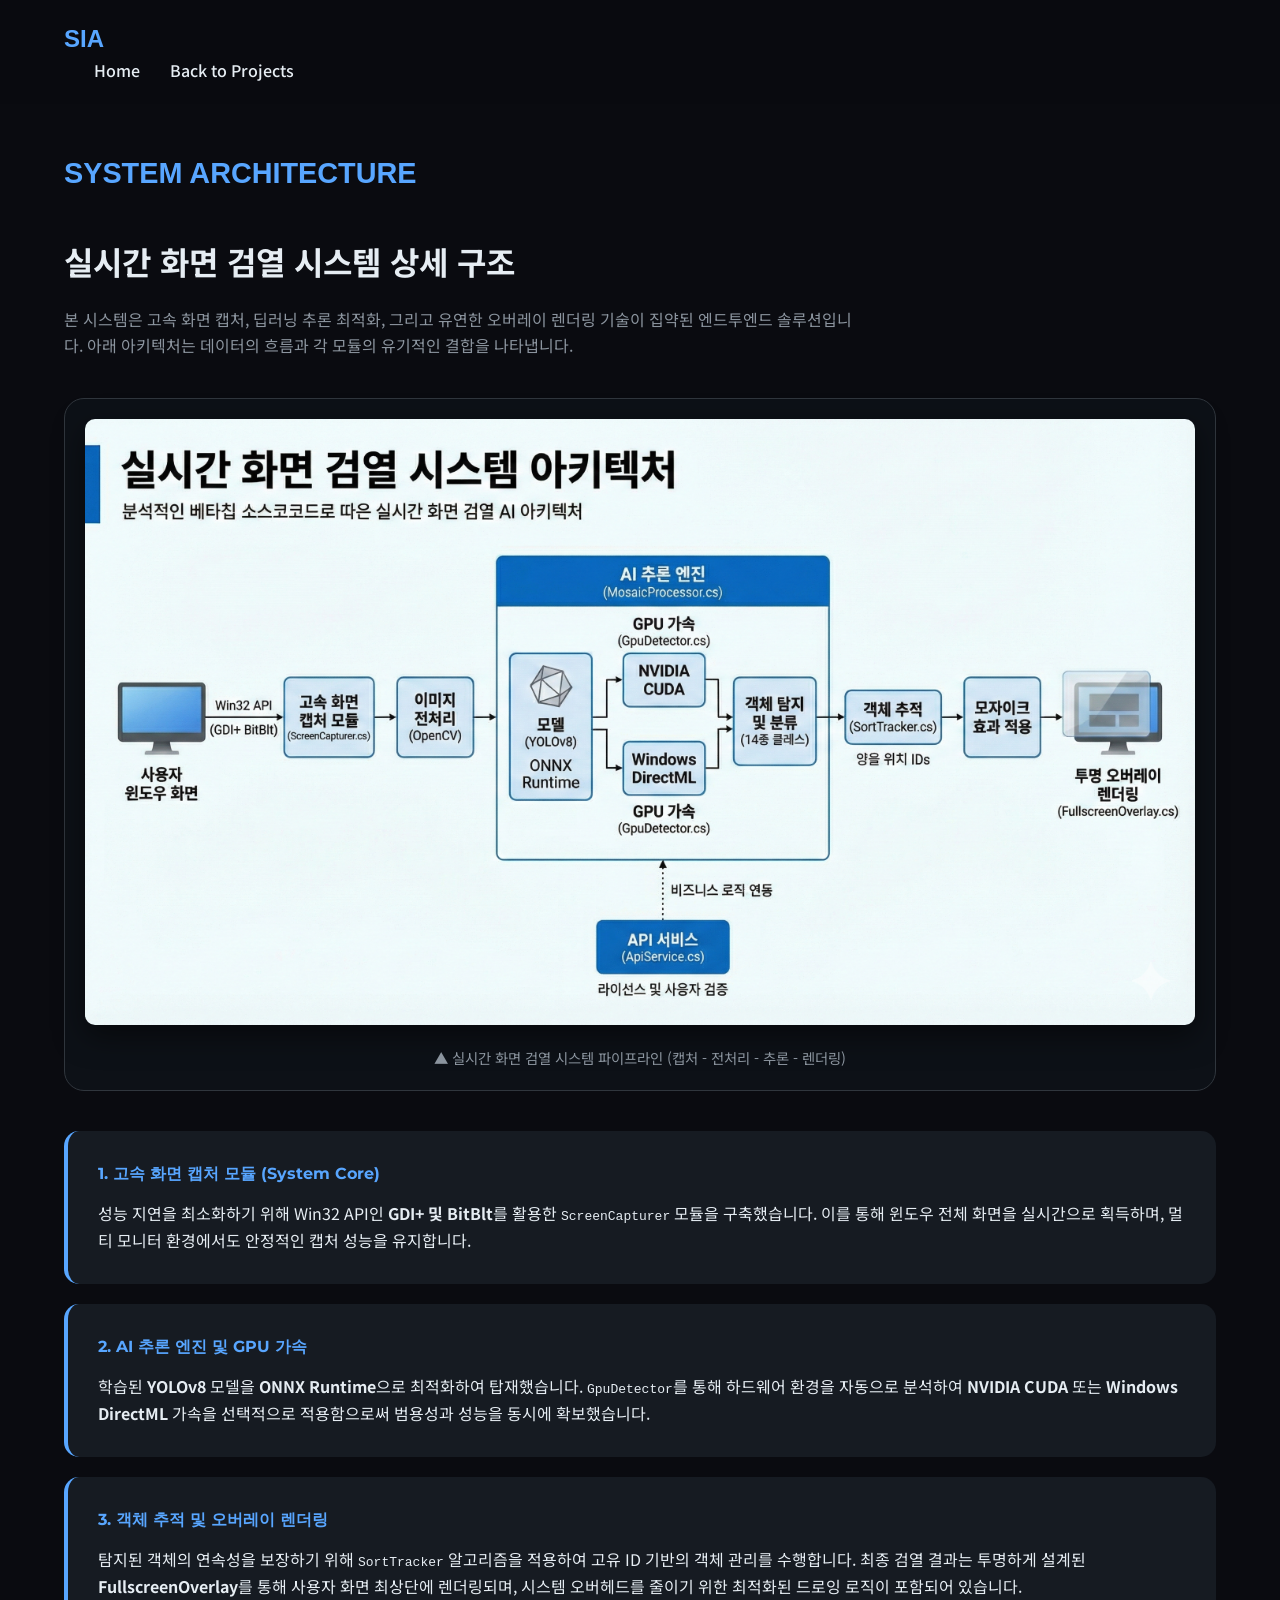
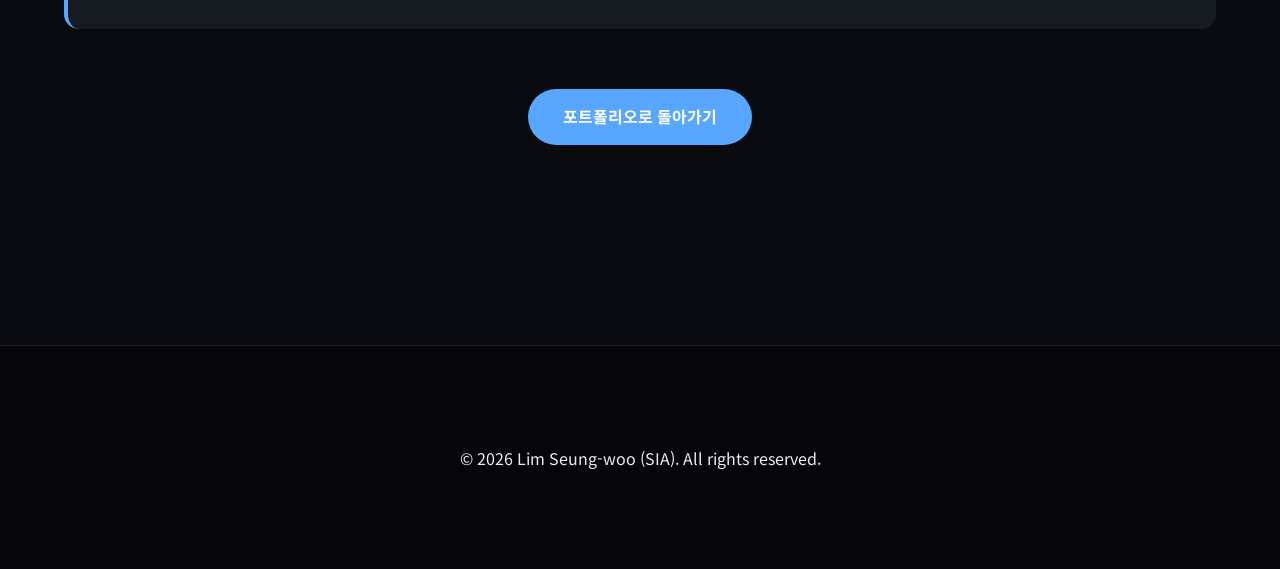
==== architecture.html @ 37a6b968 "자기소개" ====
<!DOCTYPE html>
<html lang="ko">
<head>
    <meta charset="UTF-8">
    <meta name="viewport" content="width=device-width, initial-scale=1.0">
    <title>실시간 화면 검열 아키텍처 | SIA</title>
    <link rel="stylesheet" href="style.css">
    <link href="https://fonts.googleapis.com/css2?family=Montserrat:wght@700;800&family=Noto+Sans+KR:wght@300;500;700&family=Syncopate:wght@700&display=swap" rel="stylesheet">
    <style>
        .arch-section { margin-bottom: 60px; }
        .tech-box { background: var(--card-bg); padding: 30px; border-radius: 15px; border-left: 4px solid var(--accent-color); margin-top: 20px; }
        .tech-box h4 { color: var(--accent-color); margin-bottom: 15px; font-family: 'Montserrat', sans-serif; }
        
        /* 이미지 영역 스타일 */
        .architecture-image-container {
            width: 100%;
            background: #0d1117;
            padding: 20px;
            border-radius: 20px;
            margin: 40px 0;
            border: 1px solid #30363d;
            text-align: center;
        }
        .architecture-image-container img {
            max-width: 100%;
            height: auto;
            border-radius: 10px;
            box-shadow: 0 10px 30px rgba(0,0,0,0.5);
        }
        .img-caption {
            color: #8b949e;
            font-size: 0.9rem;
            margin-top: 15px;
            font-family: 'Noto Sans KR', sans-serif;
        }
    </style>
</head>
<body>
    <header>
        <nav>
            <div class="logo">SIA</div>
            <ul>
                <li><a href="index.html">Home</a></li>
                <li><a href="index.html#projects">Back to Projects</a></li>
            </ul>
        </nav>
    </header>

    <section class="container" style="padding-top: 150px;">
        <h2 class="section-title alt-font">SYSTEM ARCHITECTURE</h2>
        <h3 style="font-size: 2rem; margin-bottom: 20px;">실시간 화면 검열 시스템 상세 구조</h3>
        <p style="color: #8b949e; max-width: 800px;">
            본 시스템은 고속 화면 캡처, 딥러닝 추론 최적화, 그리고 유연한 오버레이 렌더링 기술이 집약된 엔드투엔드 솔루션입니다. 
            아래 아키텍처는 데이터의 흐름과 각 모듈의 유기적인 결합을 나타냅니다.
        </p>

        <div class="architecture-image-container">
            <img src="img.png" alt="실시간 화면 검열 시스템 아키텍처 다이어그램">
            <p class="img-caption">▲ 실시간 화면 검열 시스템 파이프라인 (캡처 - 전처리 - 추론 - 렌더링)</p>
        </div>

        <div class="arch-section">
            <div class="tech-box">
                <h4>1. 고속 화면 캡처 모듈 (System Core)</h4>
                <p>
                    성능 지연을 최소화하기 위해 Win32 API인 <strong>GDI+ 및 BitBlt</strong>를 활용한 <code>ScreenCapturer</code> 모듈을 구축했습니다. 
                    이를 통해 윈도우 전체 화면을 실시간으로 획득하며, 멀티 모니터 환경에서도 안정적인 캡처 성능을 유지합니다.
                </p>
            </div>

            <div class="tech-box">
                <h4>2. AI 추론 엔진 및 GPU 가속</h4>
                <p>
                    학습된 <strong>YOLOv8</strong> 모델을 <strong>ONNX Runtime</strong>으로 최적화하여 탑재했습니다. 
                    <code>GpuDetector</code>를 통해 하드웨어 환경을 자동으로 분석하여 <strong>NVIDIA CUDA</strong> 또는 <strong>Windows DirectML</strong> 가속을 선택적으로 적용함으로써 범용성과 성능을 동시에 확보했습니다.
                </p>
            </div>

            <div class="tech-box">
                <h4>3. 객체 추적 및 오버레이 렌더링</h4>
                <p>
                    탐지된 객체의 연속성을 보장하기 위해 <code>SortTracker</code> 알고리즘을 적용하여 고유 ID 기반의 객체 관리를 수행합니다. 
                    최종 검열 결과는 투명하게 설계된 <strong>FullscreenOverlay</strong>를 통해 사용자 화면 최상단에 렌더링되며, 시스템 오버헤드를 줄이기 위한 최적화된 드로잉 로직이 포함되어 있습니다.
                </p>
            </div>
        </div>

        <div class="text-center">
            <a href="index.html#projects" class="btn primary">포트폴리오로 돌아가기</a>
        </div>
    </section>

    <footer style="margin-top: 100px;">
        <div class="container text-center">
            <p>&copy; 2026 Lim Seung-woo (SIA). All rights reserved.</p>
        </div>
    </footer>
</body>
</html>
---- style.css ----
:root {
    --bg-color: #0a0b10;
    --card-bg: #161b22;
    --text-color: #e6edf3;
    --accent-color: #58a6ff;
    --highlight-color: #7ee787;
    --transition: 0.3s ease;
}

* { margin: 0; padding: 0; box-sizing: border-box; }
html { scroll-behavior: smooth; }

body {
    background-color: var(--bg-color);
    color: var(--text-color);
    font-family: 'Noto Sans KR', sans-serif;
    line-height: 1.6;
}

.container { width: 90%; max-width: 1200px; margin: 0 auto; padding: 100px 0; }
.text-center { text-align: center; }

/* 헤더 */
header {
    width: 100%; padding: 20px 5%;
    display: flex; justify-content: space-between; align-items: center;
    position: fixed; top: 0; z-index: 1000;
    background: rgba(10, 11, 16, 0.85); backdrop-filter: blur(10px);
}

.logo { font-family: 'Syncopate', sans-serif; font-size: 1.5rem; font-weight: 800; color: var(--accent-color); }
nav ul { display: flex; list-style: none; }
nav ul li { margin-left: 30px; }
nav ul li a { color: var(--text-color); text-decoration: none; font-weight: 500; transition: var(--transition); }
nav ul li a:hover { color: var(--accent-color); }

/* 히어로 */
#hero {
    height: 100vh; display: flex; align-items: center; justify-content: center;
    background: radial-gradient(circle at center, #1a1f35 0%, #0a0b10 100%);
    text-align: center;
}

h1 { font-family: 'Montserrat', sans-serif; font-size: 4rem; margin-bottom: 20px; }
.highlight { color: var(--accent-color); }
.intro-text { font-size: 1.2rem; color: #8b949e; margin-bottom: 40px; }

.btn {
    padding: 15px 35px; border-radius: 30px; text-decoration: none;
    font-weight: 700; transition: var(--transition); display: inline-block; margin: 0 10px;
}
.primary { background: var(--accent-color); color: white; }
.secondary { border: 2px solid var(--accent-color); color: var(--accent-color); }
.btn:hover { transform: translateY(-5px); box-shadow: 0 10px 20px rgba(88, 166, 255, 0.2); }

/* 프로필 (About & Social) */
.profile-layout { display: flex; gap: 80px; }
.profile-column { flex: 1; }
.section-title { font-family: 'Montserrat', sans-serif; font-size: 2.5rem; margin-bottom: 40px; }
.center { text-align: center; }

.info-content p { font-size: 1.1rem; margin-bottom: 20px; border-bottom: 1px solid #30363d; padding-bottom: 10px; }
.info-content strong { display: inline-block; width: 100px; color: var(--accent-color); font-family: 'Montserrat', sans-serif; }

.alt-font { font-family: 'Syncopate', sans-serif; font-size: 1.8rem; color: var(--accent-color); }
.social-list { display: flex; flex-direction: column; gap: 15px; }
.social-item {
    background: #1a1f35; padding: 20px; border-radius: 15px;
    display: flex; justify-content: space-between; align-items: center;
    text-decoration: none; transition: var(--transition);
}
.social-item:hover { transform: translateX(10px); background: #232a47; border: 1px solid var(--accent-color); }
.social-item .category { font-size: 0.75rem; font-weight: 800; color: var(--accent-color); }
.social-item .name { font-weight: 700; color: white; }

/* 프로젝트 */
.project-grid { display: grid; grid-template-columns: repeat(auto-fit, minmax(320px, 1fr)); gap: 30px; }
.project-card {
    background: var(--card-bg); padding: 40px; border-radius: 20px;
    border: 1px solid #30363d; transition: var(--transition);
}
.project-card:hover { transform: translateY(-10px); border-color: var(--accent-color); }
.tag { font-size: 0.75rem; font-weight: 700; color: var(--highlight-color); text-transform: uppercase; }
.project-card h3 { font-family: 'Montserrat', sans-serif; margin: 10px 0 15px; font-size: 1.6rem; color: white; }
.achievements { margin-top: 20px; padding-left: 20px; color: #8b949e; font-size: 0.95rem; }
.achievements li { margin-bottom: 8px; }

/* 푸터 */
footer { background: #050507; border-top: 1px solid #1f242b; }
.contact-email { font-size: 1.5rem; color: var(--accent-color); text-decoration: none; font-weight: 700; }
.copyright { margin-top: 40px; color: #484f58; font-size: 0.85rem; }

@media (max-width: 900px) {
    .profile-layout { flex-direction: column; }
    h1 { font-size: 3rem; }
}
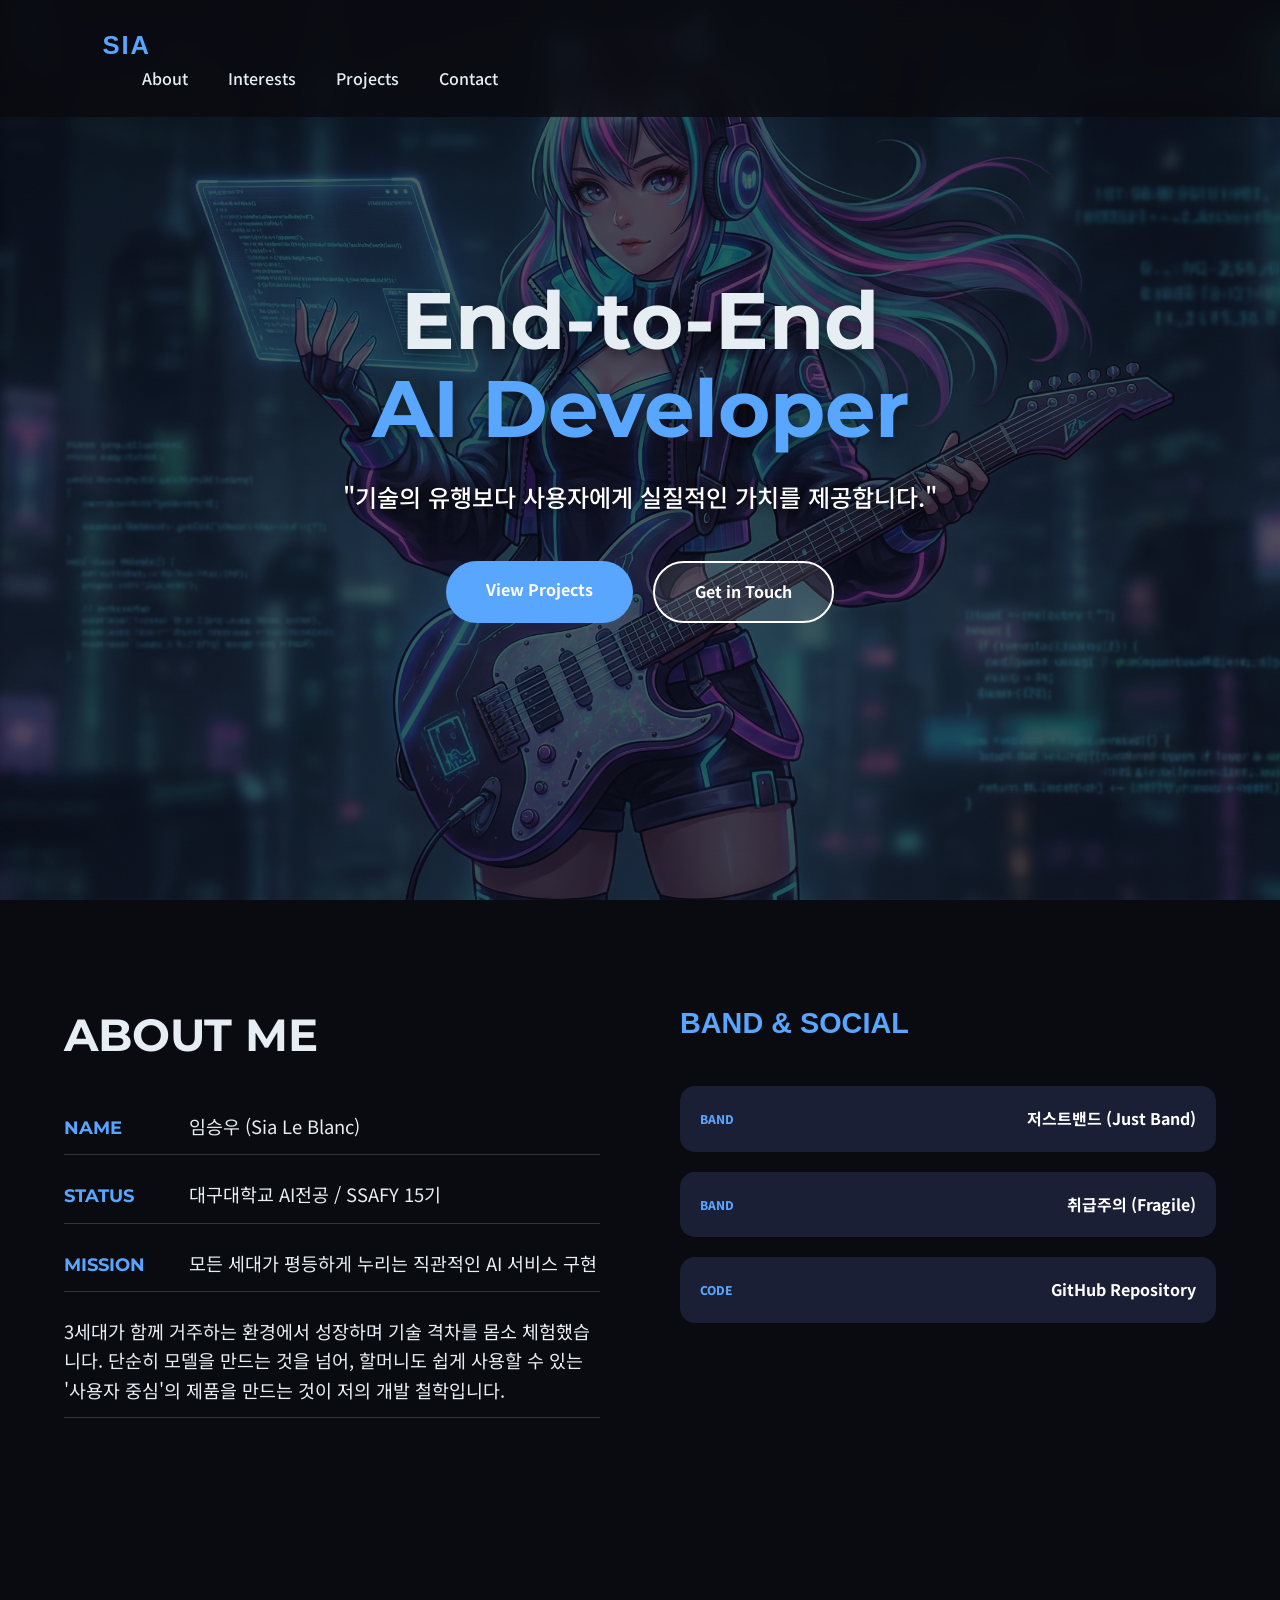
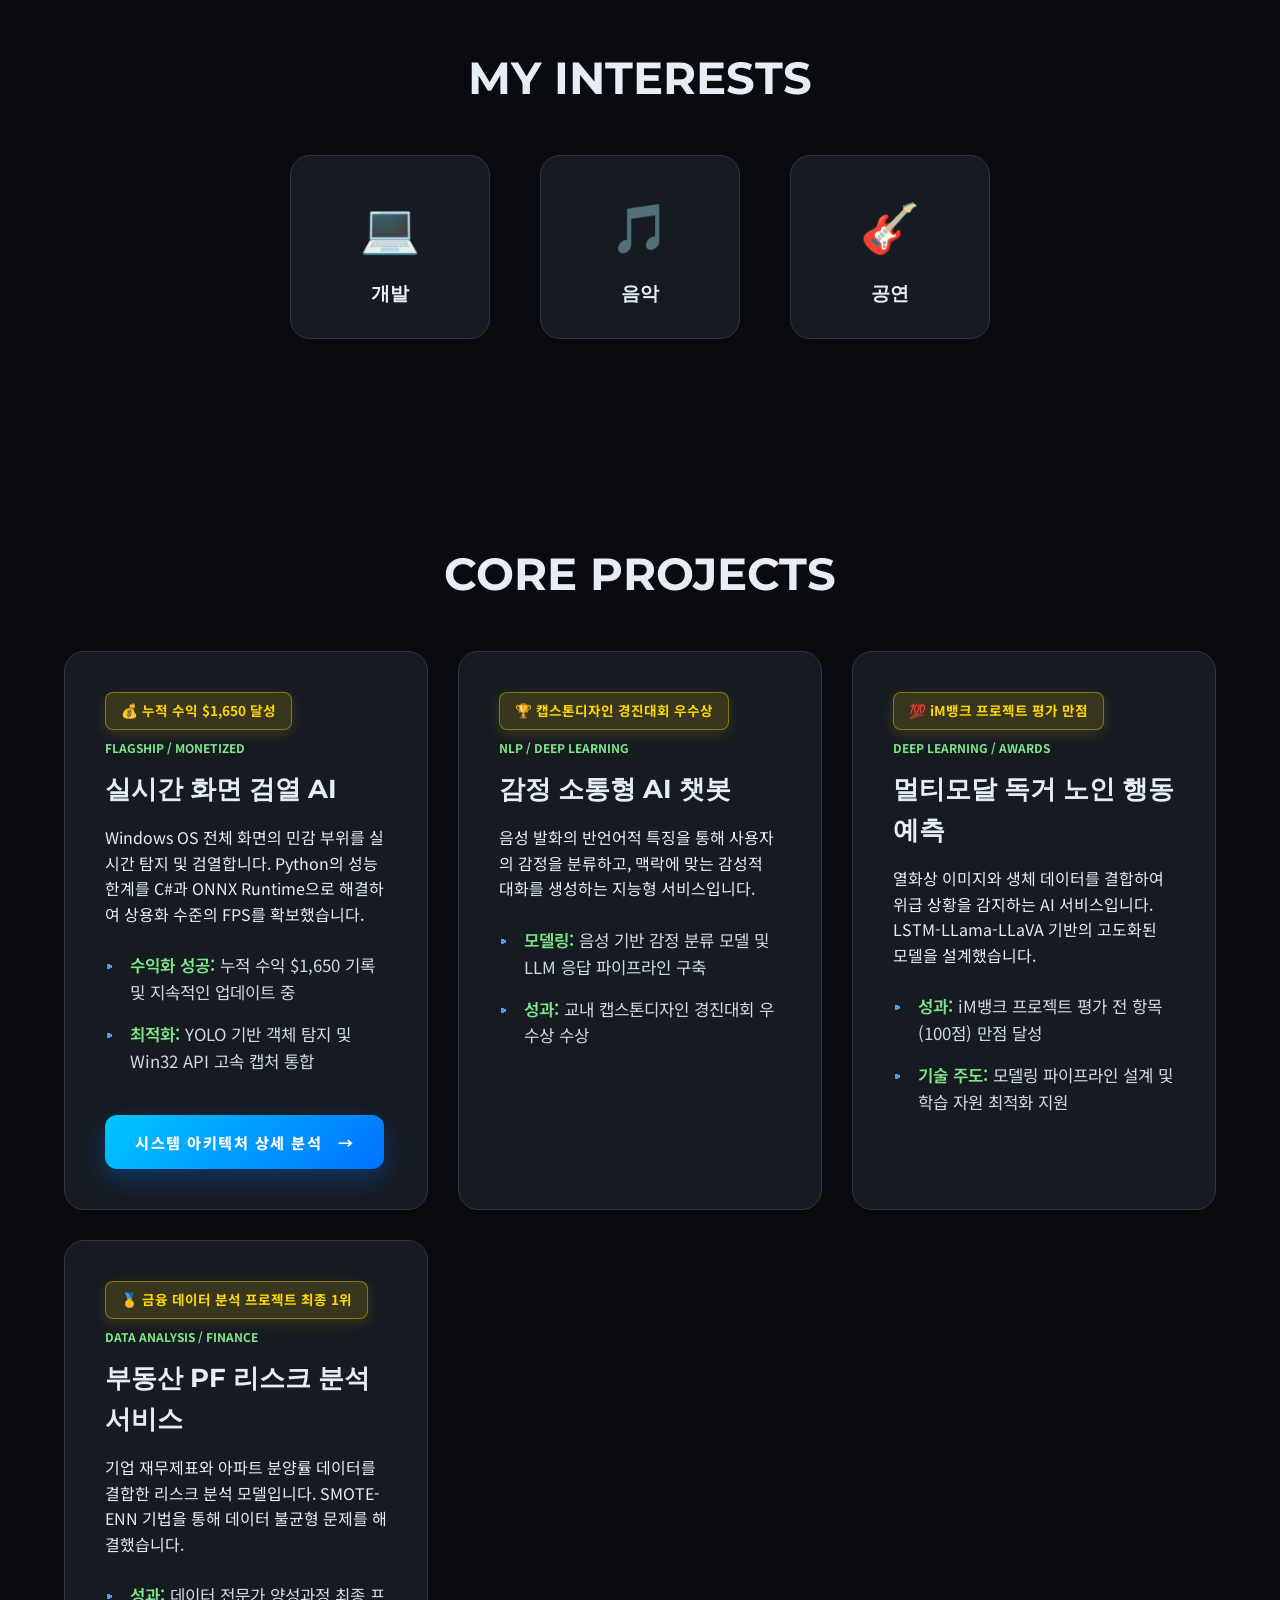
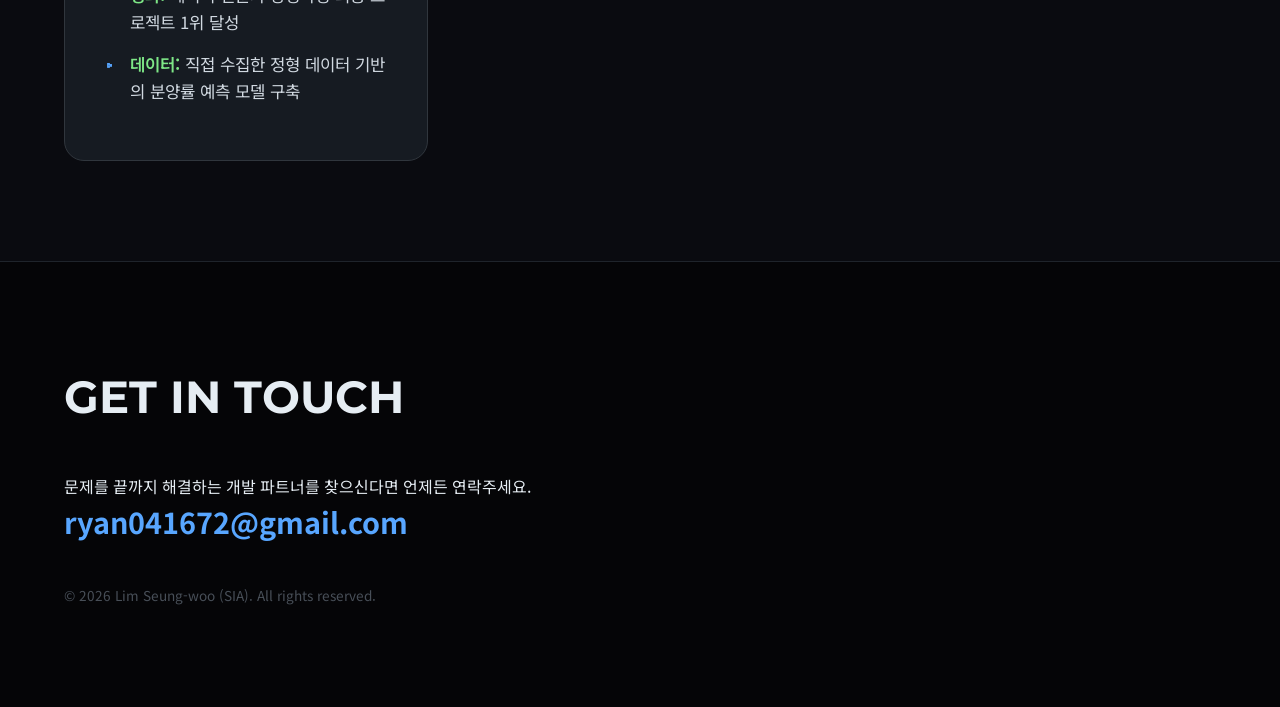
==== commit 5c3a658d: "end" ====
--- a/architecture.html
+++ b/architecture.html
@@ -3,97 +3,377 @@
 <head>
     <meta charset="UTF-8">
     <meta name="viewport" content="width=device-width, initial-scale=1.0">
-    <title>실시간 화면 검열 아키텍처 | SIA</title>
+    <title>임승우 | Sia Le Blanc Portfolio</title>
+    
     <link rel="stylesheet" href="style.css">
+    
     <link href="https://fonts.googleapis.com/css2?family=Montserrat:wght@700;800&family=Noto+Sans+KR:wght@300;500;700&family=Syncopate:wght@700&display=swap" rel="stylesheet">
+    
     <style>
-        .arch-section { margin-bottom: 60px; }
-        .tech-box { background: var(--card-bg); padding: 30px; border-radius: 15px; border-left: 4px solid var(--accent-color); margin-top: 20px; }
-        .tech-box h4 { color: var(--accent-color); margin-bottom: 15px; font-family: 'Montserrat', sans-serif; }
-        
-        /* 이미지 영역 스타일 */
-        .architecture-image-container {
-            width: 100%;
-            background: #0d1117;
-            padding: 20px;
+        /* 아키텍처 이동 버튼: 시각적 주목도를 극대화한 네온 그라데이션 */
+        .btn-arch {
+            display: inline-block;
+            margin-top: 25px;
+            padding: 15px 30px;
+            background: linear-gradient(135deg, #00c6ff 0%, #0072ff 100%);
+            color: #ffffff;
+            text-decoration: none;
+            border-radius: 12px;
+            font-weight: 800;
+            font-size: 0.95rem;
+            text-transform: uppercase;
+            letter-spacing: 1.5px;
+            transition: all 0.4s cubic-bezier(0.175, 0.885, 0.32, 1.275);
+            box-shadow: 0 10px 25px rgba(0, 114, 255, 0.3);
+            border: none;
+        }
+
+        .btn-arch:hover {
+            transform: translateY(-5px) scale(1.05);
+            box-shadow: 0 15px 30px rgba(0, 198, 255, 0.5);
+            filter: brightness(1.2);
+        }
+
+        .btn-arch span {
+            margin-left: 10px;
+            display: inline-block;
+            transition: transform 0.3s ease;
+        }
+
+        .btn-arch:hover span {
+            transform: translateX(8px);
+        }
+
+        /* 관심사 섹션 스타일 */
+        .interest-grid {
+            display: flex;
+            justify-content: center;
+            gap: 50px;
+            margin-top: 40px;
+            text-align: center;
+        }
+
+        .interest-item {
+            flex: 1;
+            max-width: 200px;
+            padding: 30px 20px;
+            background: var(--card-bg);
             border-radius: 20px;
-            margin: 40px 0;
             border: 1px solid #30363d;
-            text-align: center;
-        }
-        .architecture-image-container img {
-            max-width: 100%;
-            height: auto;
-            border-radius: 10px;
-            box-shadow: 0 10px 30px rgba(0,0,0,0.5);
-        }
-        .img-caption {
-            color: #8b949e;
-            font-size: 0.9rem;
-            margin-top: 15px;
-            font-family: 'Noto Sans KR', sans-serif;
+            transition: transform 0.3s ease;
+        }
+
+        .interest-item:hover {
+            transform: translateY(-10px);
+            border-color: var(--accent-color);
+        }
+
+        .interest-emoji {
+            font-size: 3rem;
+            display: block;
+            margin-bottom: 15px;
+        }
+
+        .interest-item h3 {
+            font-family: 'Montserrat', sans-serif;
+            font-size: 1.2rem;
+            color: var(--text-color);
+        }
+
+        /* 성과 배지 스타일 */
+        .award-badge {
+            display: inline-flex;
+            align-items: center;
+            background: rgba(255, 215, 0, 0.15);
+            color: #ffd700;
+            padding: 7px 15px;
+            border-radius: 8px;
+            font-size: 0.85rem;
+            font-weight: 700;
+            margin-bottom: 8px;
+            border: 1px solid rgba(255, 215, 0, 0.4);
+            box-shadow: 0 4px 12px rgba(255, 215, 0, 0.15);
+        }
+
+        .tag {
+            display: block;
+            font-size: 0.75rem;
+            font-weight: 700;
+            color: var(--highlight-color);
+            text-transform: uppercase;
+            margin-bottom: 12px;
+        }
+
+        /* 프로젝트 성과 리스트 가독성 강화 */
+        .achievements {
+            margin-top: 25px;
+            padding-left: 0;
+            list-style: none;
+        }
+
+        .achievements li {
+            position: relative;
+            padding-left: 25px;
+            margin-bottom: 15px;
+            font-size: 1.05rem;
+            color: #d1d9e1;
+            font-weight: 400;
+            line-height: 1.6;
+        }
+
+        .achievements li::before {
+            content: '▹';
+            position: absolute;
+            left: 0;
+            color: #58a6ff;
+            font-weight: bold;
+        }
+
+        .achievements li strong {
+            color: #7ee787;
+            font-weight: 600;
+        }
+
+        section {
+            padding: 100px 0;
         }
     </style>
 </head>
+
 <body>
+
     <header>
         <nav>
             <div class="logo">SIA</div>
             <ul>
-                <li><a href="index.html">Home</a></li>
-                <li><a href="index.html#projects">Back to Projects</a></li>
+                <li><a href="#about">About</a></li>
+                <li><a href="#interests">Interests</a></li>
+                <li><a href="#projects">Projects</a></li>
+                <li><a href="#contact">Contact</a></li>
             </ul>
         </nav>
     </header>
 
-    <section class="container" style="padding-top: 150px;">
-        <h2 class="section-title alt-font">SYSTEM ARCHITECTURE</h2>
-        <h3 style="font-size: 2rem; margin-bottom: 20px;">실시간 화면 검열 시스템 상세 구조</h3>
-        <p style="color: #8b949e; max-width: 800px;">
-            본 시스템은 고속 화면 캡처, 딥러닝 추론 최적화, 그리고 유연한 오버레이 렌더링 기술이 집약된 엔드투엔드 솔루션입니다. 
-            아래 아키텍처는 데이터의 흐름과 각 모듈의 유기적인 결합을 나타냅니다.
-        </p>
-
-        <div class="architecture-image-container">
-            <img src="img.png" alt="실시간 화면 검열 시스템 아키텍처 다이어그램">
-            <p class="img-caption">▲ 실시간 화면 검열 시스템 파이프라인 (캡처 - 전처리 - 추론 - 렌더링)</p>
-        </div>
-
-        <div class="arch-section">
-            <div class="tech-box">
-                <h4>1. 고속 화면 캡처 모듈 (System Core)</h4>
-                <p>
-                    성능 지연을 최소화하기 위해 Win32 API인 <strong>GDI+ 및 BitBlt</strong>를 활용한 <code>ScreenCapturer</code> 모듈을 구축했습니다. 
-                    이를 통해 윈도우 전체 화면을 실시간으로 획득하며, 멀티 모니터 환경에서도 안정적인 캡처 성능을 유지합니다.
-                </p>
-            </div>
-
-            <div class="tech-box">
-                <h4>2. AI 추론 엔진 및 GPU 가속</h4>
-                <p>
-                    학습된 <strong>YOLOv8</strong> 모델을 <strong>ONNX Runtime</strong>으로 최적화하여 탑재했습니다. 
-                    <code>GpuDetector</code>를 통해 하드웨어 환경을 자동으로 분석하여 <strong>NVIDIA CUDA</strong> 또는 <strong>Windows DirectML</strong> 가속을 선택적으로 적용함으로써 범용성과 성능을 동시에 확보했습니다.
-                </p>
-            </div>
-
-            <div class="tech-box">
-                <h4>3. 객체 추적 및 오버레이 렌더링</h4>
-                <p>
-                    탐지된 객체의 연속성을 보장하기 위해 <code>SortTracker</code> 알고리즘을 적용하여 고유 ID 기반의 객체 관리를 수행합니다. 
-                    최종 검열 결과는 투명하게 설계된 <strong>FullscreenOverlay</strong>를 통해 사용자 화면 최상단에 렌더링되며, 시스템 오버헤드를 줄이기 위한 최적화된 드로잉 로직이 포함되어 있습니다.
-                </p>
-            </div>
-        </div>
-
-        <div class="text-center">
-            <a href="index.html#projects" class="btn primary">포트폴리오로 돌아가기</a>
+
+    <section id="hero">
+        <div class="hero-overlay"></div>
+        <div class="hero-content">
+            
+            <h1>End-to-End <br><span class="highlight">AI Developer</span></h1>
+            
+            <p class="intro-text">"기술의 유행보다 사용자에게 실질적인 가치를 제공합니다."</p>
+            
+            <div class="hero-btns">
+                <a href="#projects" class="btn primary">View Projects</a>
+                <a href="mailto:ryan041672@gmail.com" class="btn secondary">Get in Touch</a>
+            </div>
+            
         </div>
     </section>
 
-    <footer style="margin-top: 100px;">
+
+    <section id="about">
+        <div class="container">
+            <div class="profile-layout">
+                
+                <div class="profile-column about-info">
+                    
+                    <h2 class="section-title">ABOUT ME</h2>
+                    
+                    <div class="info-content">
+                        
+                        <p><strong>NAME</strong> <span>임승우 (Sia Le Blanc)</span></p>
+                        <p><strong>STATUS</strong> <span>대구대학교 AI전공 / SSAFY 15기</span></p>
+                        <p><strong>MISSION</strong> <span>모든 세대가 평등하게 누리는 직관적인 AI 서비스 구현</span></p>
+                        
+                        <div class="bio">
+                            <p>
+                                3세대가 함께 거주하는 환경에서 성장하며 기술 격차를 몸소 체험했습니다. 
+                                단순히 모델을 만드는 것을 넘어, 할머니도 쉽게 사용할 수 있는 
+                                '사용자 중심'의 제품을 만드는 것이 저의 개발 철학입니다.
+                            </p>
+                        </div>
+                        
+                    </div>
+                    
+                </div>
+
+                <div class="profile-column social-info">
+                    
+                    <h2 class="section-title alt-font">BAND & SOCIAL</h2>
+                    
+                    <div class="social-list">
+                        
+                        <a href="https://www.instagram.com/just_band_5/" target="_blank" class="social-item">
+                            <span class="category">BAND</span>
+                            <span class="name">저스트밴드 (Just Band)</span>
+                        </a>
+                        
+                        <a href="https://www.instagram.com/bandfragile/" target="_blank" class="social-item">
+                            <span class="category">BAND</span>
+                            <span class="name">취급주의 (Fragile)</span>
+                        </a>
+                        
+                        <a href="https://github.com/Sia-Le-Blanc" target="_blank" class="social-item">
+                            <span class="category">CODE</span>
+                            <span class="name">GitHub Repository</span>
+                        </a>
+                        
+                    </div>
+                    
+                </div>
+
+            </div>
+        </div>
+    </section>
+
+
+    <section id="interests">
+        <div class="container">
+            
+            <h2 class="section-title center">MY INTERESTS</h2>
+            
+            <div class="interest-grid">
+                
+                <div class="interest-item">
+                    <span class="interest-emoji">💻</span>
+                    <h3>개발</h3>
+                </div>
+                
+                <div class="interest-item">
+                    <span class="interest-emoji">🎵</span>
+                    <h3>음악</h3>
+                </div>
+                
+                <div class="interest-item">
+                    <span class="interest-emoji">🎸</span>
+                    <h3>공연</h3>
+                </div>
+                
+            </div>
+            
+        </div>
+    </section>
+
+
+    <section id="projects">
+        <div class="container">
+            
+            <h2 class="section-title center">CORE PROJECTS</h2>
+            
+            <div class="project-grid">
+                
+                <div class="project-card featured">
+                    
+                    <div class="project-header">
+                        <span class="award-badge">💰 누적 수익 $1,650 달성</span>
+                        <span class="tag">Flagship / Monetized</span>
+                        <h3>실시간 화면 검열 AI</h3>
+                    </div>
+                    
+                    <p>
+                        Windows OS 전체 화면의 민감 부위를 실시간 탐지 및 검열합니다. 
+                        Python의 성능 한계를 C#과 ONNX Runtime으로 해결하여 상용화 수준의 FPS를 확보했습니다.
+                    </p>
+                    
+                    <ul class="achievements">
+                        <li><strong>수익화 성공:</strong> 누적 수익 $1,650 기록 및 지속적인 업데이트 중</li>
+                        <li><strong>최적화:</strong> YOLO 기반 객체 탐지 및 Win32 API 고속 캡처 통합</li>
+                    </ul>
+                    
+                    <div class="card-action">
+                        <a href="architecture.html" class="btn-arch">시스템 아키텍처 상세 분석 <span>→</span></a>
+                    </div>
+                    
+                </div>
+
+
+                <div class="project-card">
+                    
+                    <div class="project-header">
+                        <span class="award-badge">🏆 캡스톤디자인 경진대회 우수상</span>
+                        <span class="tag">NLP / Deep Learning</span>
+                        <h3>감정 소통형 AI 챗봇</h3>
+                    </div>
+                    
+                    <p>
+                        음성 발화의 반언어적 특징을 통해 사용자의 감정을 분류하고, 
+                        맥락에 맞는 감성적 대화를 생성하는 지능형 서비스입니다.
+                    </p>
+                    
+                    <ul class="achievements">
+                        <li><strong>모델링:</strong> 음성 기반 감정 분류 모델 및 LLM 응답 파이프라인 구축</li>
+                        <li><strong>성과:</strong> 교내 캡스톤디자인 경진대회 우수상 수상</li>
+                    </ul>
+                    
+                </div>
+
+
+                <div class="project-card">
+                    
+                    <div class="project-header">
+                        <span class="award-badge">💯 iM뱅크 프로젝트 평가 만점</span>
+                        <span class="tag">Deep Learning / Awards</span>
+                        <h3>멀티모달 독거 노인 행동 예측</h3>
+                    </div>
+                    
+                    <p>
+                        열화상 이미지와 생체 데이터를 결합하여 위급 상황을 감지하는 AI 서비스입니다. 
+                        LSTM-LLama-LLaVA 기반의 고도화된 모델을 설계했습니다.
+                    </p>
+                    
+                    <ul class="achievements">
+                        <li><strong>성과:</strong> iM뱅크 프로젝트 평가 전 항목(100점) 만점 달성</li>
+                        <li><strong>기술 주도:</strong> 모델링 파이프라인 설계 및 학습 자원 최적화 지원</li>
+                    </ul>
+                    
+                </div>
+
+
+                <div class="project-card">
+                    
+                    <div class="project-header">
+                        <span class="award-badge">🥇 금융 데이터 분석 프로젝트 최종 1위</span>
+                        <span class="tag">Data Analysis / Finance</span>
+                        <h3>부동산 PF 리스크 분석 서비스</h3>
+                    </div>
+                    
+                    <p>
+                        기업 재무제표와 아파트 분양률 데이터를 결합한 리스크 분석 모델입니다. 
+                        SMOTE-ENN 기법을 통해 데이터 불균형 문제를 해결했습니다.
+                    </p>
+                    
+                    <ul class="achievements">
+                        <li><strong>성과:</strong> 데이터 전문가 양성과정 최종 프로젝트 1위 달성</li>
+                        <li><strong>데이터:</strong> 직접 수집한 정형 데이터 기반의 분양률 예측 모델 구축</li>
+                    </ul>
+                    
+                </div>
+
+            </div>
+            
+        </div>
+    </section>
+
+
+    <footer id="contact">
         <div class="container text-center">
-            <p>&copy; 2026 Lim Seung-woo (SIA). All rights reserved.</p>
+            
+            <h2 class="section-title">GET IN TOUCH</h2>
+            
+            <p>문제를 끝까지 해결하는 개발 파트너를 찾으신다면 언제든 연락주세요.</p>
+            
+            <div class="footer-links">
+                <a href="mailto:ryan041672@gmail.com" class="contact-email">ryan041672@gmail.com</a>
+            </div>
+            
+            <p class="copyright">&copy; 2026 Lim Seung-woo (SIA). All rights reserved.</p>
+            
         </div>
     </footer>
+
+
+    <script src="script.js"></script>
+
 </body>
 </html>
--- a/style.css
+++ b/style.css
@@ -1,4 +1,7 @@
-:root {
+/* ---------------------------------------------------------
+   1. 기본 설정 및 변수
+   --------------------------------------------------------- */
+   :root {
     --bg-color: #0a0b10;
     --card-bg: #161b22;
     --text-color: #e6edf3;
@@ -7,90 +10,296 @@
     --transition: 0.3s ease;
 }
 
-* { margin: 0; padding: 0; box-sizing: border-box; }
-html { scroll-behavior: smooth; }
+* {
+    margin: 0;
+    padding: 0;
+    box-sizing: border-box;
+}
+
+html {
+    scroll-behavior: smooth;
+}
 
 body {
     background-color: var(--bg-color);
     color: var(--text-color);
     font-family: 'Noto Sans KR', sans-serif;
     line-height: 1.6;
-}
-
-.container { width: 90%; max-width: 1200px; margin: 0 auto; padding: 100px 0; }
-.text-center { text-align: center; }
-
-/* 헤더 */
+    overflow-x: hidden;
+}
+
+/* ---------------------------------------------------------
+   2. 네비게이션
+   --------------------------------------------------------- */
 header {
-    width: 100%; padding: 20px 5%;
-    display: flex; justify-content: space-between; align-items: center;
-    position: fixed; top: 0; z-index: 1000;
-    background: rgba(10, 11, 16, 0.85); backdrop-filter: blur(10px);
-}
-
-.logo { font-family: 'Syncopate', sans-serif; font-size: 1.5rem; font-weight: 800; color: var(--accent-color); }
-nav ul { display: flex; list-style: none; }
-nav ul li { margin-left: 30px; }
-nav ul li a { color: var(--text-color); text-decoration: none; font-weight: 500; transition: var(--transition); }
-nav ul li a:hover { color: var(--accent-color); }
-
-/* 히어로 */
+    width: 100%;
+    padding: 25px 8%;
+    display: flex;
+    justify-content: space-between;
+    align-items: center;
+    position: fixed;
+    top: 0;
+    z-index: 1000;
+    background: rgba(10, 11, 16, 0.8);
+    backdrop-filter: blur(12px);
+    transition: var(--transition);
+}
+
+.logo {
+    font-family: 'Syncopate', sans-serif;
+    font-size: 1.6rem;
+    font-weight: 800;
+    color: var(--accent-color);
+    letter-spacing: 2px;
+}
+
+nav ul {
+    display: flex;
+    list-style: none;
+}
+
+nav ul li {
+    margin-left: 40px;
+}
+
+nav ul li a {
+    color: var(--text-color);
+    text-decoration: none;
+    font-weight: 500;
+    transition: var(--transition);
+}
+
+nav ul li a:hover {
+    color: var(--accent-color);
+}
+
+/* ---------------------------------------------------------
+   3. 히어로 섹션 (배경 이미지 img2.png 적용)
+   --------------------------------------------------------- */
 #hero {
-    height: 100vh; display: flex; align-items: center; justify-content: center;
-    background: radial-gradient(circle at center, #1a1f35 0%, #0a0b10 100%);
+    position: relative;
+    height: 100vh;
+    display: flex;
+    align-items: center;
+    justify-content: center;
+    background-image: url('img2.png'); /* 캐릭터 이미지 */
+    background-size: cover;
+    background-position: center;
+    background-attachment: fixed;
     text-align: center;
-}
-
-h1 { font-family: 'Montserrat', sans-serif; font-size: 4rem; margin-bottom: 20px; }
-.highlight { color: var(--accent-color); }
-.intro-text { font-size: 1.2rem; color: #8b949e; margin-bottom: 40px; }
+    overflow: hidden;
+}
+
+/* 텍스트 가독성을 위한 어두운 오버레이 */
+.hero-overlay {
+    position: absolute;
+    top: 0;
+    left: 0;
+    width: 100%;
+    height: 100%;
+    background: rgba(10, 11, 16, 0.65);
+    z-index: 1;
+}
+
+.hero-content {
+    position: relative;
+    z-index: 2;
+    padding: 0 20px;
+}
+
+h1 {
+    font-family: 'Montserrat', sans-serif;
+    font-size: clamp(3rem, 10vw, 5rem);
+    line-height: 1.1;
+    margin-bottom: 25px;
+    text-shadow: 0 5px 15px rgba(0, 0, 0, 0.5);
+}
+
+.highlight {
+    color: var(--accent-color);
+}
+
+.intro-text {
+    font-size: 1.5rem;
+    color: #ffffff;
+    margin-bottom: 45px;
+    font-weight: 500;
+    text-shadow: 0 2px 10px rgba(0, 0, 0, 0.8);
+}
+
+.hero-btns {
+    display: flex;
+    justify-content: center;
+    gap: 20px;
+}
 
 .btn {
-    padding: 15px 35px; border-radius: 30px; text-decoration: none;
-    font-weight: 700; transition: var(--transition); display: inline-block; margin: 0 10px;
-}
-.primary { background: var(--accent-color); color: white; }
-.secondary { border: 2px solid var(--accent-color); color: var(--accent-color); }
-.btn:hover { transform: translateY(-5px); box-shadow: 0 10px 20px rgba(88, 166, 255, 0.2); }
-
-/* 프로필 (About & Social) */
-.profile-layout { display: flex; gap: 80px; }
-.profile-column { flex: 1; }
-.section-title { font-family: 'Montserrat', sans-serif; font-size: 2.5rem; margin-bottom: 40px; }
-.center { text-align: center; }
-
-.info-content p { font-size: 1.1rem; margin-bottom: 20px; border-bottom: 1px solid #30363d; padding-bottom: 10px; }
-.info-content strong { display: inline-block; width: 100px; color: var(--accent-color); font-family: 'Montserrat', sans-serif; }
-
-.alt-font { font-family: 'Syncopate', sans-serif; font-size: 1.8rem; color: var(--accent-color); }
-.social-list { display: flex; flex-direction: column; gap: 15px; }
+    padding: 16px 40px;
+    border-radius: 50px;
+    text-decoration: none;
+    font-weight: 700;
+    transition: var(--transition);
+}
+
+.primary {
+    background: var(--accent-color);
+    color: white;
+}
+
+.secondary {
+    border: 2px solid white;
+    color: white;
+    background: rgba(255, 255, 255, 0.1);
+}
+
+.btn:hover {
+    transform: translateY(-5px);
+    box-shadow: 0 10px 20px rgba(0, 0, 0, 0.3);
+}
+
+/* ---------------------------------------------------------
+   4. 프로필 섹션 (About)
+   --------------------------------------------------------- */
+.container {
+    width: 90%;
+    max-width: 1200px;
+    margin: 0 auto;
+}
+
+.profile-layout {
+    display: flex;
+    gap: 80px;
+    align-items: flex-start;
+}
+
+.profile-column {
+    flex: 1;
+}
+
+.section-title {
+    font-family: 'Montserrat', sans-serif;
+    font-size: 2.8rem;
+    margin-bottom: 40px;
+}
+
+.center {
+    text-align: center;
+}
+
+.info-content p {
+    font-size: 1.15rem;
+    margin-bottom: 25px;
+    border-bottom: 1px solid #30363d;
+    padding-bottom: 12px;
+}
+
+.info-content strong {
+    width: 120px;
+    display: inline-block;
+    color: var(--accent-color);
+    font-family: 'Montserrat', sans-serif;
+}
+
+.alt-font {
+    font-family: 'Syncopate', sans-serif;
+    font-size: 1.8rem;
+    color: var(--accent-color);
+}
+
+.social-list {
+    display: flex;
+    flex-direction: column;
+    gap: 20px;
+}
+
 .social-item {
-    background: #1a1f35; padding: 20px; border-radius: 15px;
-    display: flex; justify-content: space-between; align-items: center;
-    text-decoration: none; transition: var(--transition);
-}
-.social-item:hover { transform: translateX(10px); background: #232a47; border: 1px solid var(--accent-color); }
-.social-item .category { font-size: 0.75rem; font-weight: 800; color: var(--accent-color); }
-.social-item .name { font-weight: 700; color: white; }
-
-/* 프로젝트 */
-.project-grid { display: grid; grid-template-columns: repeat(auto-fit, minmax(320px, 1fr)); gap: 30px; }
+    background: #1a1f35;
+    padding: 20px;
+    border-radius: 15px;
+    display: flex;
+    justify-content: space-between;
+    align-items: center;
+    text-decoration: none;
+    transition: var(--transition);
+}
+
+.social-item:hover {
+    transform: translateX(10px);
+    background: #232a47;
+    border: 1px solid var(--accent-color);
+}
+
+.social-item .category {
+    font-size: 0.75rem;
+    font-weight: 800;
+    color: var(--accent-color);
+}
+
+.social-item .name {
+    font-weight: 700;
+    color: white;
+}
+
+/* ---------------------------------------------------------
+   5. 프로젝트 섹션
+   --------------------------------------------------------- */
+.project-grid {
+    display: grid;
+    grid-template-columns: repeat(auto-fit, minmax(320px, 1fr));
+    gap: 30px;
+}
+
 .project-card {
-    background: var(--card-bg); padding: 40px; border-radius: 20px;
-    border: 1px solid #30363d; transition: var(--transition);
-}
-.project-card:hover { transform: translateY(-10px); border-color: var(--accent-color); }
-.tag { font-size: 0.75rem; font-weight: 700; color: var(--highlight-color); text-transform: uppercase; }
-.project-card h3 { font-family: 'Montserrat', sans-serif; margin: 10px 0 15px; font-size: 1.6rem; color: white; }
-.achievements { margin-top: 20px; padding-left: 20px; color: #8b949e; font-size: 0.95rem; }
-.achievements li { margin-bottom: 8px; }
-
-/* 푸터 */
-footer { background: #050507; border-top: 1px solid #1f242b; }
-.contact-email { font-size: 1.5rem; color: var(--accent-color); text-decoration: none; font-weight: 700; }
-.copyright { margin-top: 40px; color: #484f58; font-size: 0.85rem; }
-
-@media (max-width: 900px) {
-    .profile-layout { flex-direction: column; }
-    h1 { font-size: 3rem; }
+    background: var(--card-bg);
+    padding: 40px;
+    border-radius: 20px;
+    border: 1px solid #30363d;
+    transition: var(--transition);
+}
+
+.project-card:hover {
+    transform: translateY(-10px);
+    border-color: var(--accent-color);
+}
+
+.project-card h3 {
+    font-family: 'Montserrat', sans-serif;
+    margin: 10px 0 15px;
+    font-size: 1.6rem;
+}
+
+/* ---------------------------------------------------------
+   6. 푸터 및 연락처
+   --------------------------------------------------------- */
+footer {
+    padding: 100px 0;
+    background: #050507;
+    border-top: 1px solid #1f242b;
+}
+
+.contact-email {
+    font-size: 1.8rem;
+    color: var(--accent-color);
+    text-decoration: none;
+    font-weight: 700;
+}
+
+.copyright {
+    margin-top: 40px;
+    color: #484f58;
+    font-size: 0.85rem;
+}
+
+/* ---------------------------------------------------------
+   7. 반응형 디자인
+   --------------------------------------------------------- */
+@media (max-width: 992px) {
+    .profile-layout {
+        flex-direction: column;
+    }
+    
+    .interest-grid {
+        flex-direction: column;
+        align-items: center;
+    }
 }
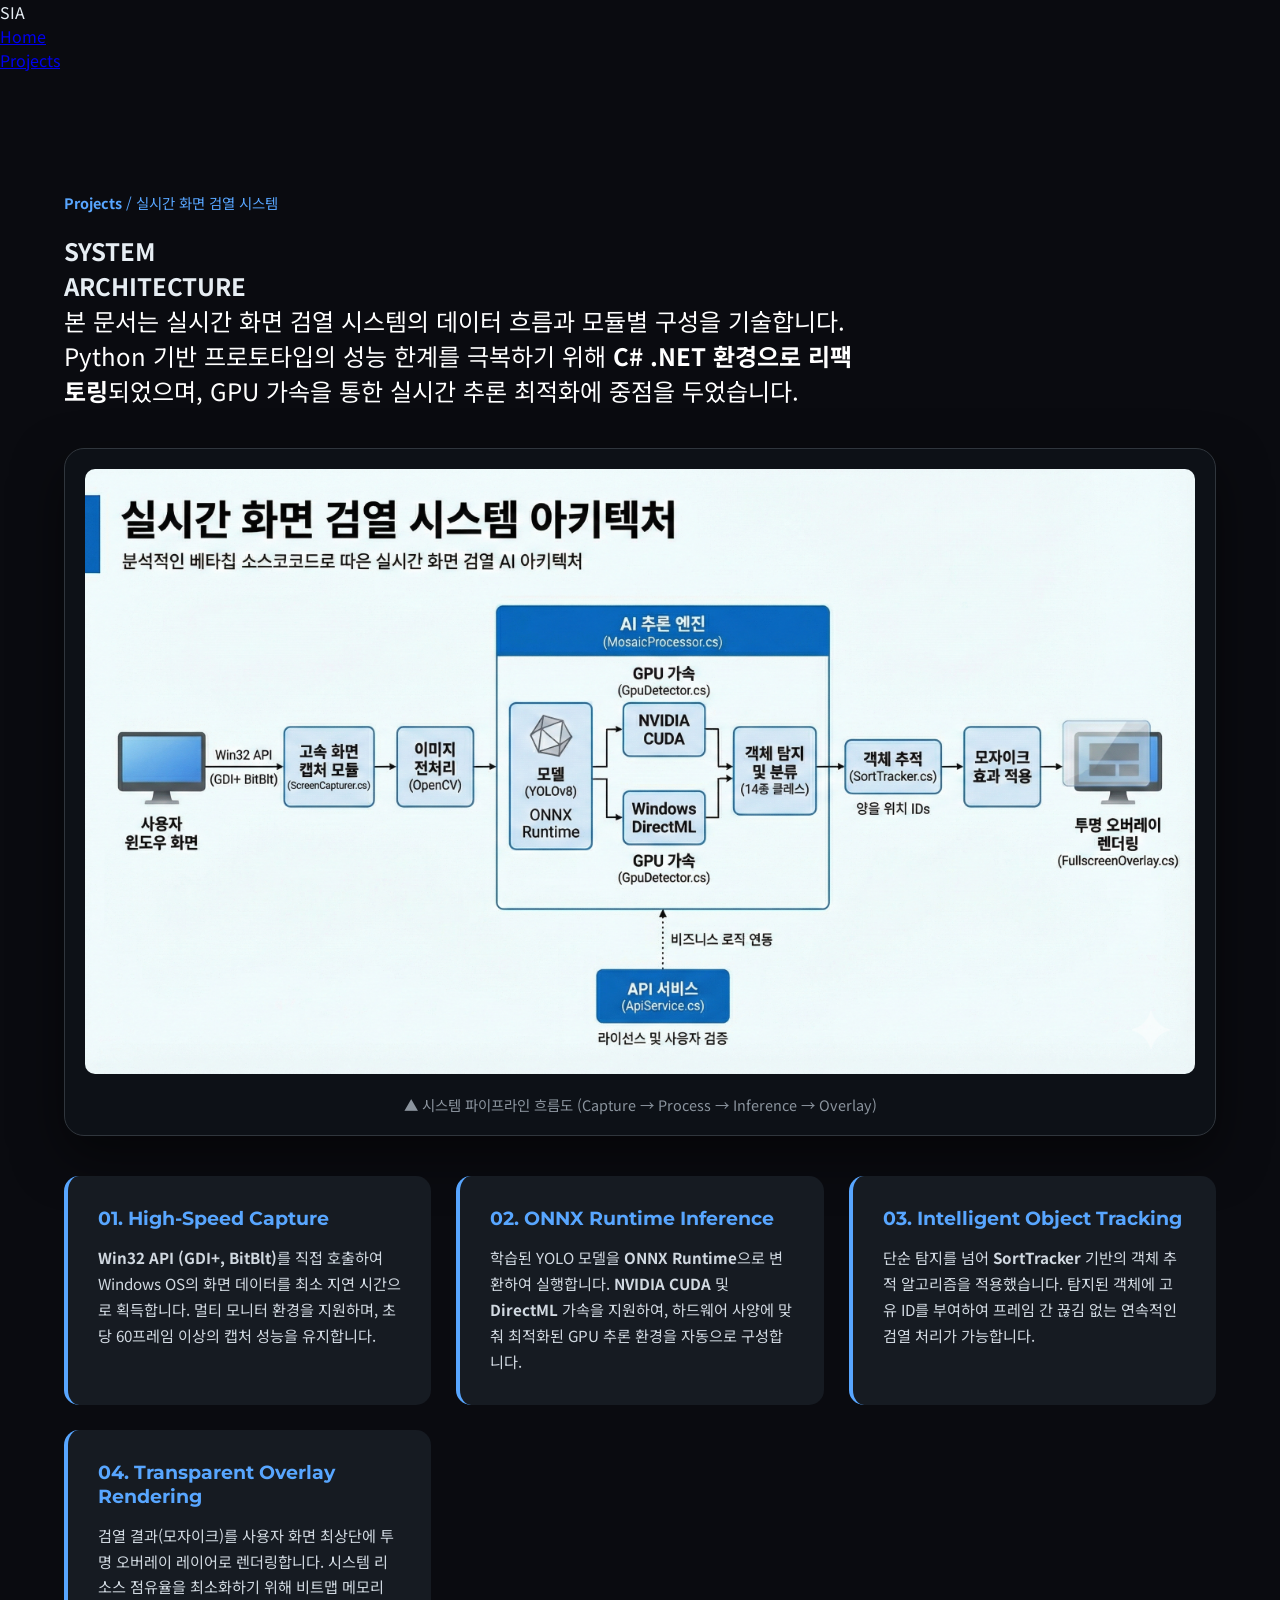
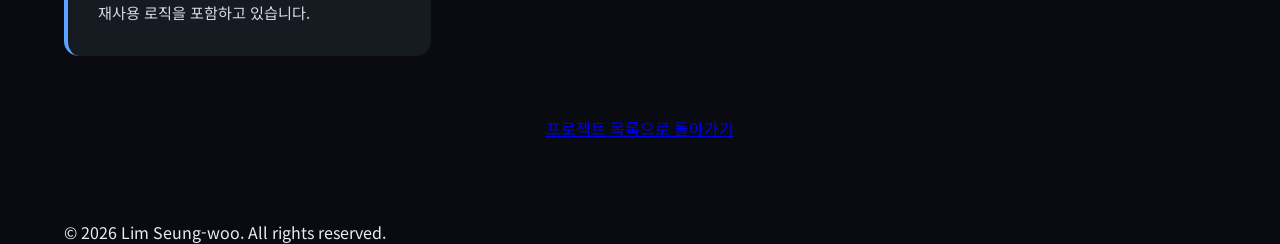
==== commit f6074181: "아키텍처" ====
--- a/architecture.html
+++ b/architecture.html
@@ -3,139 +3,93 @@
 <head>
     <meta charset="UTF-8">
     <meta name="viewport" content="width=device-width, initial-scale=1.0">
-    <title>임승우 | Sia Le Blanc Portfolio</title>
+    <title>시스템 아키텍처 분석 | Sia Le Blanc</title>
     
     <link rel="stylesheet" href="style.css">
     
     <link href="https://fonts.googleapis.com/css2?family=Montserrat:wght@700;800&family=Noto+Sans+KR:wght@300;500;700&family=Syncopate:wght@700&display=swap" rel="stylesheet">
     
     <style>
-        /* 아키텍처 이동 버튼: 시각적 주목도를 극대화한 네온 그라데이션 */
-        .btn-arch {
-            display: inline-block;
-            margin-top: 25px;
-            padding: 15px 30px;
-            background: linear-gradient(135deg, #00c6ff 0%, #0072ff 100%);
-            color: #ffffff;
-            text-decoration: none;
-            border-radius: 12px;
-            font-weight: 800;
-            font-size: 0.95rem;
-            text-transform: uppercase;
-            letter-spacing: 1.5px;
-            transition: all 0.4s cubic-bezier(0.175, 0.885, 0.32, 1.275);
-            box-shadow: 0 10px 25px rgba(0, 114, 255, 0.3);
-            border: none;
+        /* 아키텍처 페이지 전용 스타일 */
+        .arch-container {
+            padding-top: 120px;
+            padding-bottom: 80px;
         }
 
-        .btn-arch:hover {
-            transform: translateY(-5px) scale(1.05);
-            box-shadow: 0 15px 30px rgba(0, 198, 255, 0.5);
-            filter: brightness(1.2);
+        .breadcrumb {
+            margin-bottom: 20px;
+            font-size: 0.9rem;
+            color: var(--accent-color);
         }
 
-        .btn-arch span {
-            margin-left: 10px;
-            display: inline-block;
+        .breadcrumb a {
+            color: var(--accent-color);
+            text-decoration: none;
+            font-weight: 700;
+        }
+
+        /* 이미지 컨테이너 (그림자 및 테두리 효과) */
+        .diagram-wrapper {
+            width: 100%;
+            background: #0d1117;
+            padding: 20px;
+            border-radius: 20px;
+            border: 1px solid #30363d;
+            margin: 40px 0;
+            text-align: center;
+            box-shadow: 0 20px 50px rgba(0, 0, 0, 0.5);
+        }
+
+        .diagram-wrapper img {
+            max-width: 100%;
+            height: auto;
+            border-radius: 10px;
+        }
+
+        .diagram-caption {
+            margin-top: 15px;
+            color: #8b949e;
+            font-size: 0.9rem;
+        }
+
+        /* 기술 카드 그리드 */
+        .tech-detail-grid {
+            display: grid;
+            grid-template-columns: repeat(auto-fit, minmax(300px, 1fr));
+            gap: 25px;
+            margin-top: 40px;
+        }
+
+        .tech-detail-card {
+            background: var(--card-bg);
+            padding: 30px;
+            border-radius: 15px;
+            border-left: 4px solid var(--accent-color);
             transition: transform 0.3s ease;
         }
 
-        .btn-arch:hover span {
-            transform: translateX(8px);
+        .tech-detail-card:hover {
+            transform: translateY(-5px);
         }
 
-        /* 관심사 섹션 스타일 */
-        .interest-grid {
-            display: flex;
-            justify-content: center;
-            gap: 50px;
-            margin-top: 40px;
-            text-align: center;
+        .tech-detail-card h4 {
+            color: var(--accent-color);
+            font-family: 'Montserrat', sans-serif;
+            margin-bottom: 15px;
+            font-size: 1.2rem;
         }
 
-        .interest-item {
-            flex: 1;
-            max-width: 200px;
-            padding: 30px 20px;
-            background: var(--card-bg);
-            border-radius: 20px;
-            border: 1px solid #30363d;
-            transition: transform 0.3s ease;
+        .tech-detail-card p {
+            font-size: 0.95rem;
+            color: #d1d9e1;
+            line-height: 1.7;
         }
 
-        .interest-item:hover {
-            transform: translateY(-10px);
-            border-color: var(--accent-color);
-        }
-
-        .interest-emoji {
-            font-size: 3rem;
-            display: block;
-            margin-bottom: 15px;
-        }
-
-        .interest-item h3 {
-            font-family: 'Montserrat', sans-serif;
-            font-size: 1.2rem;
-            color: var(--text-color);
-        }
-
-        /* 성과 배지 스타일 */
-        .award-badge {
-            display: inline-flex;
-            align-items: center;
-            background: rgba(255, 215, 0, 0.15);
-            color: #ffd700;
-            padding: 7px 15px;
-            border-radius: 8px;
-            font-size: 0.85rem;
-            font-weight: 700;
-            margin-bottom: 8px;
-            border: 1px solid rgba(255, 215, 0, 0.4);
-            box-shadow: 0 4px 12px rgba(255, 215, 0, 0.15);
-        }
-
-        .tag {
-            display: block;
-            font-size: 0.75rem;
-            font-weight: 700;
-            color: var(--highlight-color);
-            text-transform: uppercase;
-            margin-bottom: 12px;
-        }
-
-        /* 프로젝트 성과 리스트 가독성 강화 */
-        .achievements {
-            margin-top: 25px;
-            padding-left: 0;
-            list-style: none;
-        }
-
-        .achievements li {
-            position: relative;
-            padding-left: 25px;
-            margin-bottom: 15px;
-            font-size: 1.05rem;
-            color: #d1d9e1;
-            font-weight: 400;
-            line-height: 1.6;
-        }
-
-        .achievements li::before {
-            content: '▹';
-            position: absolute;
-            left: 0;
-            color: #58a6ff;
-            font-weight: bold;
-        }
-
-        .achievements li strong {
-            color: #7ee787;
-            font-weight: 600;
-        }
-
-        section {
-            padding: 100px 0;
+        /* 반응형 대응 */
+        @media (max-width: 768px) {
+            .arch-container { padding-top: 100px; }
+            .section-title { font-size: 2rem; }
+            .tech-detail-card { padding: 20px; }
         }
     </style>
 </head>
@@ -146,234 +100,78 @@
         <nav>
             <div class="logo">SIA</div>
             <ul>
-                <li><a href="#about">About</a></li>
-                <li><a href="#interests">Interests</a></li>
-                <li><a href="#projects">Projects</a></li>
-                <li><a href="#contact">Contact</a></li>
+                <li><a href="index.html">Home</a></li>
+                <li><a href="index.html#projects">Projects</a></li>
             </ul>
         </nav>
     </header>
 
+    <main class="container arch-container">
+        
+        <div class="breadcrumb">
+            <a href="index.html">Projects</a> / 실시간 화면 검열 시스템
+        </div>
 
-    <section id="hero">
-        <div class="hero-overlay"></div>
-        <div class="hero-content">
+        <h2 class="section-title">SYSTEM<br><span class="highlight">ARCHITECTURE</span></h2>
+        
+        <p class="intro-text" style="text-align: left; max-width: 800px;">
+            본 문서는 실시간 화면 검열 시스템의 데이터 흐름과 모듈별 구성을 기술합니다. 
+            Python 기반 프로토타입의 성능 한계를 극복하기 위해 <strong>C# .NET 환경으로 리팩토링</strong>되었으며, 
+            GPU 가속을 통한 실시간 추론 최적화에 중점을 두었습니다.
+        </p>
+
+        <div class="diagram-wrapper">
+            <img src="img.png" alt="실시간 화면 검열 시스템 아키텍처 다이어그램">
+            <p class="diagram-caption">▲ 시스템 파이프라인 흐름도 (Capture → Process → Inference → Overlay)</p>
+        </div>
+
+        <div class="tech-detail-grid">
             
-            <h1>End-to-End <br><span class="highlight">AI Developer</span></h1>
-            
-            <p class="intro-text">"기술의 유행보다 사용자에게 실질적인 가치를 제공합니다."</p>
-            
-            <div class="hero-btns">
-                <a href="#projects" class="btn primary">View Projects</a>
-                <a href="mailto:ryan041672@gmail.com" class="btn secondary">Get in Touch</a>
+            <div class="tech-detail-card">
+                <h4>01. High-Speed Capture</h4>
+                <p>
+                    <strong>Win32 API (GDI+, BitBlt)</strong>를 직접 호출하여 Windows OS의 화면 데이터를 최소 지연 시간으로 획득합니다. 
+                    멀티 모니터 환경을 지원하며, 초당 60프레임 이상의 캡처 성능을 유지합니다.
+                </p>
             </div>
-            
+
+            <div class="tech-detail-card">
+                <h4>02. ONNX Runtime Inference</h4>
+                <p>
+                    학습된 YOLO 모델을 <strong>ONNX Runtime</strong>으로 변환하여 실행합니다. 
+                    <strong>NVIDIA CUDA</strong> 및 <strong>DirectML</strong> 가속을 지원하여, 하드웨어 사양에 맞춰 최적화된 GPU 추론 환경을 자동으로 구성합니다.
+                </p>
+            </div>
+
+            <div class="tech-detail-card">
+                <h4>03. Intelligent Object Tracking</h4>
+                <p>
+                    단순 탐지를 넘어 <strong>SortTracker</strong> 기반의 객체 추적 알고리즘을 적용했습니다. 
+                    탐지된 객체에 고유 ID를 부여하여 프레임 간 끊김 없는 연속적인 검열 처리가 가능합니다.
+                </p>
+            </div>
+
+            <div class="tech-detail-card">
+                <h4>04. Transparent Overlay Rendering</h4>
+                <p>
+                    검열 결과(모자이크)를 사용자 화면 최상단에 투명 오버레이 레이어로 렌더링합니다. 
+                    시스템 리소스 점유율을 최소화하기 위해 비트맵 메모리 재사용 로직을 포함하고 있습니다.
+                </p>
+            </div>
+
         </div>
-    </section>
 
+        <div style="margin-top: 60px; text-align: center;">
+            <a href="index.html#projects" class="btn secondary">프로젝트 목록으로 돌아가기</a>
+        </div>
 
-    <section id="about">
-        <div class="container">
-            <div class="profile-layout">
-                
-                <div class="profile-column about-info">
-                    
-                    <h2 class="section-title">ABOUT ME</h2>
-                    
-                    <div class="info-content">
-                        
-                        <p><strong>NAME</strong> <span>임승우 (Sia Le Blanc)</span></p>
-                        <p><strong>STATUS</strong> <span>대구대학교 AI전공 / SSAFY 15기</span></p>
-                        <p><strong>MISSION</strong> <span>모든 세대가 평등하게 누리는 직관적인 AI 서비스 구현</span></p>
-                        
-                        <div class="bio">
-                            <p>
-                                3세대가 함께 거주하는 환경에서 성장하며 기술 격차를 몸소 체험했습니다. 
-                                단순히 모델을 만드는 것을 넘어, 할머니도 쉽게 사용할 수 있는 
-                                '사용자 중심'의 제품을 만드는 것이 저의 개발 철학입니다.
-                            </p>
-                        </div>
-                        
-                    </div>
-                    
-                </div>
+    </main>
 
-                <div class="profile-column social-info">
-                    
-                    <h2 class="section-title alt-font">BAND & SOCIAL</h2>
-                    
-                    <div class="social-list">
-                        
-                        <a href="https://www.instagram.com/just_band_5/" target="_blank" class="social-item">
-                            <span class="category">BAND</span>
-                            <span class="name">저스트밴드 (Just Band)</span>
-                        </a>
-                        
-                        <a href="https://www.instagram.com/bandfragile/" target="_blank" class="social-item">
-                            <span class="category">BAND</span>
-                            <span class="name">취급주의 (Fragile)</span>
-                        </a>
-                        
-                        <a href="https://github.com/Sia-Le-Blanc" target="_blank" class="social-item">
-                            <span class="category">CODE</span>
-                            <span class="name">GitHub Repository</span>
-                        </a>
-                        
-                    </div>
-                    
-                </div>
-
-            </div>
-        </div>
-    </section>
-
-
-    <section id="interests">
-        <div class="container">
-            
-            <h2 class="section-title center">MY INTERESTS</h2>
-            
-            <div class="interest-grid">
-                
-                <div class="interest-item">
-                    <span class="interest-emoji">💻</span>
-                    <h3>개발</h3>
-                </div>
-                
-                <div class="interest-item">
-                    <span class="interest-emoji">🎵</span>
-                    <h3>음악</h3>
-                </div>
-                
-                <div class="interest-item">
-                    <span class="interest-emoji">🎸</span>
-                    <h3>공연</h3>
-                </div>
-                
-            </div>
-            
-        </div>
-    </section>
-
-
-    <section id="projects">
-        <div class="container">
-            
-            <h2 class="section-title center">CORE PROJECTS</h2>
-            
-            <div class="project-grid">
-                
-                <div class="project-card featured">
-                    
-                    <div class="project-header">
-                        <span class="award-badge">💰 누적 수익 $1,650 달성</span>
-                        <span class="tag">Flagship / Monetized</span>
-                        <h3>실시간 화면 검열 AI</h3>
-                    </div>
-                    
-                    <p>
-                        Windows OS 전체 화면의 민감 부위를 실시간 탐지 및 검열합니다. 
-                        Python의 성능 한계를 C#과 ONNX Runtime으로 해결하여 상용화 수준의 FPS를 확보했습니다.
-                    </p>
-                    
-                    <ul class="achievements">
-                        <li><strong>수익화 성공:</strong> 누적 수익 $1,650 기록 및 지속적인 업데이트 중</li>
-                        <li><strong>최적화:</strong> YOLO 기반 객체 탐지 및 Win32 API 고속 캡처 통합</li>
-                    </ul>
-                    
-                    <div class="card-action">
-                        <a href="architecture.html" class="btn-arch">시스템 아키텍처 상세 분석 <span>→</span></a>
-                    </div>
-                    
-                </div>
-
-
-                <div class="project-card">
-                    
-                    <div class="project-header">
-                        <span class="award-badge">🏆 캡스톤디자인 경진대회 우수상</span>
-                        <span class="tag">NLP / Deep Learning</span>
-                        <h3>감정 소통형 AI 챗봇</h3>
-                    </div>
-                    
-                    <p>
-                        음성 발화의 반언어적 특징을 통해 사용자의 감정을 분류하고, 
-                        맥락에 맞는 감성적 대화를 생성하는 지능형 서비스입니다.
-                    </p>
-                    
-                    <ul class="achievements">
-                        <li><strong>모델링:</strong> 음성 기반 감정 분류 모델 및 LLM 응답 파이프라인 구축</li>
-                        <li><strong>성과:</strong> 교내 캡스톤디자인 경진대회 우수상 수상</li>
-                    </ul>
-                    
-                </div>
-
-
-                <div class="project-card">
-                    
-                    <div class="project-header">
-                        <span class="award-badge">💯 iM뱅크 프로젝트 평가 만점</span>
-                        <span class="tag">Deep Learning / Awards</span>
-                        <h3>멀티모달 독거 노인 행동 예측</h3>
-                    </div>
-                    
-                    <p>
-                        열화상 이미지와 생체 데이터를 결합하여 위급 상황을 감지하는 AI 서비스입니다. 
-                        LSTM-LLama-LLaVA 기반의 고도화된 모델을 설계했습니다.
-                    </p>
-                    
-                    <ul class="achievements">
-                        <li><strong>성과:</strong> iM뱅크 프로젝트 평가 전 항목(100점) 만점 달성</li>
-                        <li><strong>기술 주도:</strong> 모델링 파이프라인 설계 및 학습 자원 최적화 지원</li>
-                    </ul>
-                    
-                </div>
-
-
-                <div class="project-card">
-                    
-                    <div class="project-header">
-                        <span class="award-badge">🥇 금융 데이터 분석 프로젝트 최종 1위</span>
-                        <span class="tag">Data Analysis / Finance</span>
-                        <h3>부동산 PF 리스크 분석 서비스</h3>
-                    </div>
-                    
-                    <p>
-                        기업 재무제표와 아파트 분양률 데이터를 결합한 리스크 분석 모델입니다. 
-                        SMOTE-ENN 기법을 통해 데이터 불균형 문제를 해결했습니다.
-                    </p>
-                    
-                    <ul class="achievements">
-                        <li><strong>성과:</strong> 데이터 전문가 양성과정 최종 프로젝트 1위 달성</li>
-                        <li><strong>데이터:</strong> 직접 수집한 정형 데이터 기반의 분양률 예측 모델 구축</li>
-                    </ul>
-                    
-                </div>
-
-            </div>
-            
-        </div>
-    </section>
-
-
-    <footer id="contact">
+    <footer>
         <div class="container text-center">
-            
-            <h2 class="section-title">GET IN TOUCH</h2>
-            
-            <p>문제를 끝까지 해결하는 개발 파트너를 찾으신다면 언제든 연락주세요.</p>
-            
-            <div class="footer-links">
-                <a href="mailto:ryan041672@gmail.com" class="contact-email">ryan041672@gmail.com</a>
-            </div>
-            
-            <p class="copyright">&copy; 2026 Lim Seung-woo (SIA). All rights reserved.</p>
-            
+            <p class="copyright">&copy; 2026 Lim Seung-woo. All rights reserved.</p>
         </div>
     </footer>
 
-
-    <script src="script.js"></script>
-
 </body>
 </html>
--- a/style.css
+++ b/style.css
@@ -1,7 +1,4 @@
-/* ---------------------------------------------------------
-   1. 기본 설정 및 변수
-   --------------------------------------------------------- */
-   :root {
+:root {
     --bg-color: #0a0b10;
     --card-bg: #161b22;
     --text-color: #e6edf3;
@@ -10,296 +7,55 @@
     --transition: 0.3s ease;
 }
 
-* {
-    margin: 0;
-    padding: 0;
-    box-sizing: border-box;
-}
+* { margin: 0; padding: 0; box-sizing: border-box; }
+body { background-color: var(--bg-color); color: var(--text-color); font-family: 'Noto Sans KR', sans-serif; overflow-x: hidden; }
 
-html {
-    scroll-behavior: smooth;
-}
-
-body {
-    background-color: var(--bg-color);
-    color: var(--text-color);
-    font-family: 'Noto Sans KR', sans-serif;
-    line-height: 1.6;
-    overflow-x: hidden;
-}
-
-/* ---------------------------------------------------------
-   2. 네비게이션
-   --------------------------------------------------------- */
-header {
-    width: 100%;
-    padding: 25px 8%;
-    display: flex;
-    justify-content: space-between;
-    align-items: center;
-    position: fixed;
-    top: 0;
-    z-index: 1000;
-    background: rgba(10, 11, 16, 0.8);
-    backdrop-filter: blur(12px);
-    transition: var(--transition);
-}
-
-.logo {
-    font-family: 'Syncopate', sans-serif;
-    font-size: 1.6rem;
-    font-weight: 800;
-    color: var(--accent-color);
-    letter-spacing: 2px;
-}
-
-nav ul {
-    display: flex;
-    list-style: none;
-}
-
-nav ul li {
-    margin-left: 40px;
-}
-
-nav ul li a {
-    color: var(--text-color);
-    text-decoration: none;
-    font-weight: 500;
-    transition: var(--transition);
-}
-
-nav ul li a:hover {
-    color: var(--accent-color);
-}
-
-/* ---------------------------------------------------------
-   3. 히어로 섹션 (배경 이미지 img2.png 적용)
-   --------------------------------------------------------- */
+/* 히어로 섹션 - 모바일 배경 최적화 */
 #hero {
     position: relative;
     height: 100vh;
     display: flex;
     align-items: center;
     justify-content: center;
-    background-image: url('img2.png'); /* 캐릭터 이미지 */
+    background-image: url('img2.png');
     background-size: cover;
     background-position: center;
     background-attachment: fixed;
     text-align: center;
-    overflow: hidden;
 }
 
-/* 텍스트 가독성을 위한 어두운 오버레이 */
-.hero-overlay {
-    position: absolute;
-    top: 0;
-    left: 0;
-    width: 100%;
-    height: 100%;
-    background: rgba(10, 11, 16, 0.65);
-    z-index: 1;
-}
+.hero-overlay { position: absolute; top: 0; left: 0; width: 100%; height: 100%; background: rgba(10, 11, 16, 0.7); }
+.hero-content { position: relative; z-index: 2; padding: 0 20px; width: 100%; }
 
-.hero-content {
-    position: relative;
-    z-index: 2;
-    padding: 0 20px;
-}
+/* 반응형 폰트 조절 */
+h1 { font-family: 'Montserrat', sans-serif; font-size: clamp(2.5rem, 8vw, 5rem); line-height: 1.1; margin-bottom: 20px; }
+.intro-text { font-size: clamp(1rem, 4vw, 1.5rem); color: #ffffff; margin-bottom: 40px; }
 
-h1 {
-    font-family: 'Montserrat', sans-serif;
-    font-size: clamp(3rem, 10vw, 5rem);
-    line-height: 1.1;
-    margin-bottom: 25px;
-    text-shadow: 0 5px 15px rgba(0, 0, 0, 0.5);
-}
+/* 레이아웃 공통 */
+.container { width: 90%; max-width: 1200px; margin: 0 auto; }
+section { padding: 80px 0; }
 
-.highlight {
-    color: var(--accent-color);
-}
+.profile-layout { display: flex; gap: 40px; }
+.project-grid { display: grid; grid-template-columns: repeat(auto-fit, minmax(300px, 1fr)); gap: 30px; }
 
-.intro-text {
-    font-size: 1.5rem;
-    color: #ffffff;
-    margin-bottom: 45px;
-    font-weight: 500;
-    text-shadow: 0 2px 10px rgba(0, 0, 0, 0.8);
-}
+.interest-grid { display: flex; justify-content: center; gap: 30px; margin-top: 40px; }
+.interest-item { flex: 1; max-width: 250px; background: var(--card-bg); padding: 30px; border-radius: 20px; text-align: center; }
 
-.hero-btns {
-    display: flex;
-    justify-content: center;
-    gap: 20px;
-}
+/* --- 모바일 미디어 쿼리 (768px 이하) --- */
+@media (max-width: 768px) {
+    header { padding: 15px 5%; }
+    header .logo { font-size: 1.2rem; }
+    nav ul li { margin-left: 20px; font-size: 0.9rem; }
 
-.btn {
-    padding: 16px 40px;
-    border-radius: 50px;
-    text-decoration: none;
-    font-weight: 700;
-    transition: var(--transition);
-}
+    #hero { background-attachment: scroll; } /* 모바일에서 고정 배경은 버벅일 수 있음 */
+    
+    .profile-layout { flex-direction: column; gap: 50px; }
+    .interest-grid { flex-direction: column; align-items: center; }
+    .interest-item { width: 100%; max-width: none; }
 
-.primary {
-    background: var(--accent-color);
-    color: white;
-}
-
-.secondary {
-    border: 2px solid white;
-    color: white;
-    background: rgba(255, 255, 255, 0.1);
-}
-
-.btn:hover {
-    transform: translateY(-5px);
-    box-shadow: 0 10px 20px rgba(0, 0, 0, 0.3);
-}
-
-/* ---------------------------------------------------------
-   4. 프로필 섹션 (About)
-   --------------------------------------------------------- */
-.container {
-    width: 90%;
-    max-width: 1200px;
-    margin: 0 auto;
-}
-
-.profile-layout {
-    display: flex;
-    gap: 80px;
-    align-items: flex-start;
-}
-
-.profile-column {
-    flex: 1;
-}
-
-.section-title {
-    font-family: 'Montserrat', sans-serif;
-    font-size: 2.8rem;
-    margin-bottom: 40px;
-}
-
-.center {
-    text-align: center;
-}
-
-.info-content p {
-    font-size: 1.15rem;
-    margin-bottom: 25px;
-    border-bottom: 1px solid #30363d;
-    padding-bottom: 12px;
-}
-
-.info-content strong {
-    width: 120px;
-    display: inline-block;
-    color: var(--accent-color);
-    font-family: 'Montserrat', sans-serif;
-}
-
-.alt-font {
-    font-family: 'Syncopate', sans-serif;
-    font-size: 1.8rem;
-    color: var(--accent-color);
-}
-
-.social-list {
-    display: flex;
-    flex-direction: column;
-    gap: 20px;
-}
-
-.social-item {
-    background: #1a1f35;
-    padding: 20px;
-    border-radius: 15px;
-    display: flex;
-    justify-content: space-between;
-    align-items: center;
-    text-decoration: none;
-    transition: var(--transition);
-}
-
-.social-item:hover {
-    transform: translateX(10px);
-    background: #232a47;
-    border: 1px solid var(--accent-color);
-}
-
-.social-item .category {
-    font-size: 0.75rem;
-    font-weight: 800;
-    color: var(--accent-color);
-}
-
-.social-item .name {
-    font-weight: 700;
-    color: white;
-}
-
-/* ---------------------------------------------------------
-   5. 프로젝트 섹션
-   --------------------------------------------------------- */
-.project-grid {
-    display: grid;
-    grid-template-columns: repeat(auto-fit, minmax(320px, 1fr));
-    gap: 30px;
-}
-
-.project-card {
-    background: var(--card-bg);
-    padding: 40px;
-    border-radius: 20px;
-    border: 1px solid #30363d;
-    transition: var(--transition);
-}
-
-.project-card:hover {
-    transform: translateY(-10px);
-    border-color: var(--accent-color);
-}
-
-.project-card h3 {
-    font-family: 'Montserrat', sans-serif;
-    margin: 10px 0 15px;
-    font-size: 1.6rem;
-}
-
-/* ---------------------------------------------------------
-   6. 푸터 및 연락처
-   --------------------------------------------------------- */
-footer {
-    padding: 100px 0;
-    background: #050507;
-    border-top: 1px solid #1f242b;
-}
-
-.contact-email {
-    font-size: 1.8rem;
-    color: var(--accent-color);
-    text-decoration: none;
-    font-weight: 700;
-}
-
-.copyright {
-    margin-top: 40px;
-    color: #484f58;
-    font-size: 0.85rem;
-}
-
-/* ---------------------------------------------------------
-   7. 반응형 디자인
-   --------------------------------------------------------- */
-@media (max-width: 992px) {
-    .profile-layout {
-        flex-direction: column;
-    }
+    .section-title { font-size: 2rem; margin-bottom: 30px; }
+    .contact-email { font-size: 1.2rem; word-break: break-all; } /* 긴 이메일 주소 잘림 방지 */
     
-    .interest-grid {
-        flex-direction: column;
-        align-items: center;
-    }
+    .project-card { padding: 25px; }
+    .btn-arch { width: 100%; text-align: center; } /* 모바일에서 버튼 넓게 */
 }
